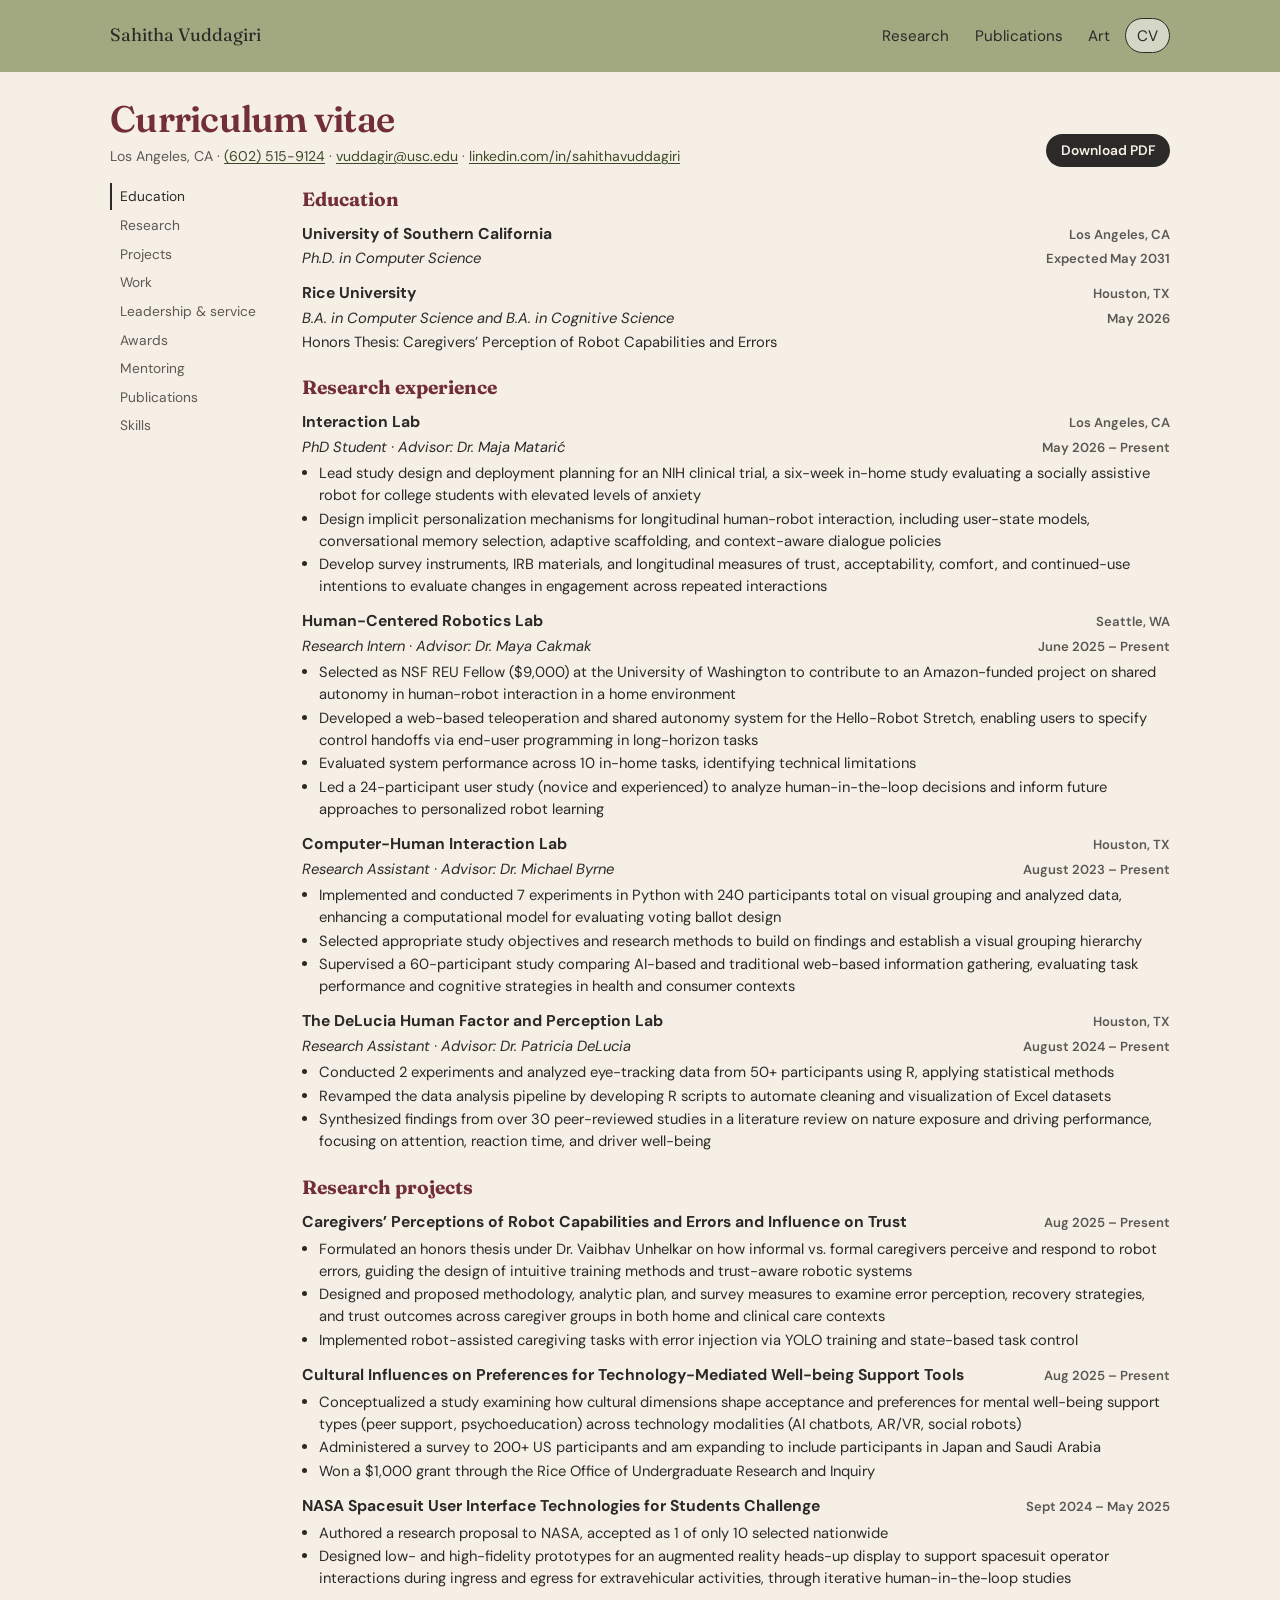
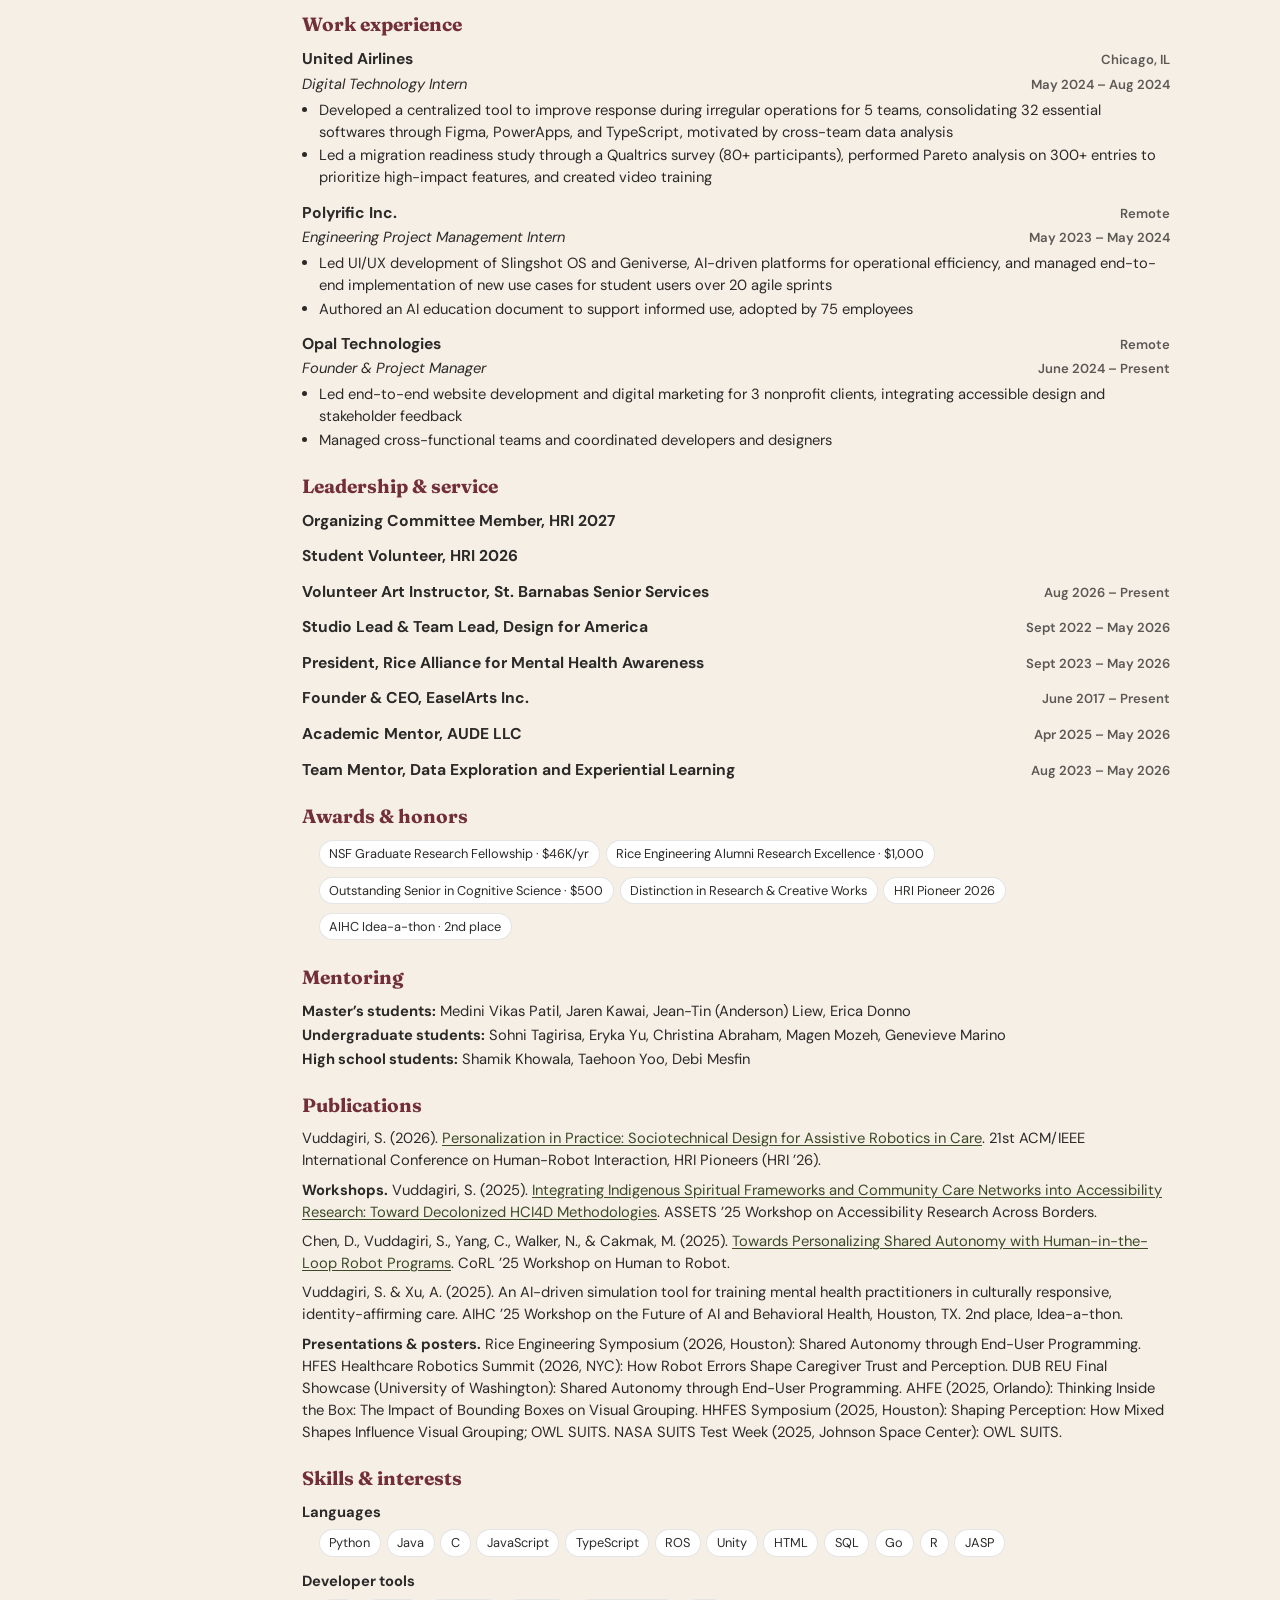
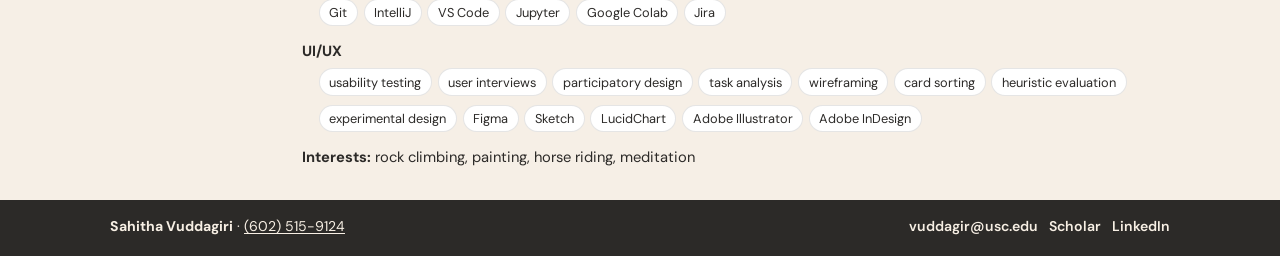
==== cv.html @ d135e47e "Add personal website" ====
<!DOCTYPE html>
<html lang="en">
<head>
  <meta charset="utf-8">
  <meta name="viewport" content="width=device-width, initial-scale=1">
  <meta http-equiv="Cache-Control" content="no-cache">
  <title>CV — Sahitha Vuddagiri</title>
  <meta name="description" content="Curriculum vitae of Sahitha Vuddagiri.">
  <link rel="preconnect" href="https://fonts.googleapis.com">
  <link rel="preconnect" href="https://fonts.gstatic.com" crossorigin>
  <link href="https://fonts.googleapis.com/css2?family=Fraunces:ital,opsz,wght@0,9..144,500;0,9..144,600;1,9..144,500&family=DM+Sans:ital,opsz,wght@0,9..40,400;0,9..40,500;0,9..40,600;0,9..40,700;1,9..40,400&display=swap" rel="stylesheet">
  <link rel="stylesheet" href="css/styles.css?v=21">
</head>
<body>
  <div class="wash" aria-hidden="true"></div>

  <header class="site-header">
    <div class="header-inner">
      <a class="brand" href="index.html">Sahitha Vuddagiri</a>
      <nav class="site-nav" aria-label="Primary">
        <a href="projects.html">Research</a>
        <a href="publications.html">Publications</a>
        <a href="other.html">Art</a>
        <a class="cv-link" href="cv.html" aria-current="page">CV</a>
      </nav>
    </div>
  </header>

  <main class="page">
    <div class="wrap">
      <div class="page-head">
        <div>
          <h1 class="page-title">Curriculum vitae</h1>
          <p class="cv-contact">
            Los Angeles, CA
            · <a href="tel:+16025159124">(602) 515-9124</a>
            · <a href="mailto:vuddagir@usc.edu">vuddagir@usc.edu</a>
            · <a href="https://www.linkedin.com/in/sahithavuddagiri">linkedin.com/in/sahithavuddagiri</a>
          </p>
        </div>
        <a class="btn" href="https://drive.google.com/file/d/1cHShAM0dE1mk5HCzjMepTIqINCr3Oh2k/view?usp=sharing" target="_blank" rel="noopener">Download PDF</a>
      </div>

      <div class="cv-layout">
        <nav class="toc" aria-label="CV sections">
          <a href="#education">Education</a>
          <a href="#research">Research</a>
          <a href="#projects">Projects</a>
          <a href="#work">Work</a>
          <a href="#service">Leadership &amp; service</a>
          <a href="#awards">Awards</a>
          <a href="#mentoring">Mentoring</a>
          <a href="#pubs">Publications</a>
          <a href="#skills">Skills</a>
        </nav>

        <div class="cv">
          <h2 id="education">Education</h2>
          <article>
            <div class="cv-top">
              <h3>University of Southern California</h3>
              <span class="place">Los Angeles, CA</span>
            </div>
            <div class="cv-sub">
              <p>Ph.D. in Computer Science</p>
              <span class="when">Expected May 2031</span>
            </div>
          </article>
          <article>
            <div class="cv-top">
              <h3>Rice University</h3>
              <span class="place">Houston, TX</span>
            </div>
            <div class="cv-sub">
              <p>B.A. in Computer Science and B.A. in Cognitive Science</p>
              <span class="when">May 2026</span>
            </div>
            <p>Honors Thesis: Caregivers’ Perception of Robot Capabilities and Errors</p>
          </article>

          <h2 id="research">Research experience</h2>
          <article>
            <div class="cv-top">
              <h3>Interaction Lab</h3>
              <span class="place">Los Angeles, CA</span>
            </div>
            <div class="cv-sub">
              <p>PhD Student · Advisor: Dr. Maja Matarić</p>
              <span class="when">May 2026 – Present</span>
            </div>
            <ul>
              <li>Lead study design and deployment planning for an NIH clinical trial, a six-week in-home study evaluating a socially assistive robot for college students with elevated levels of anxiety</li>
              <li>Design implicit personalization mechanisms for longitudinal human-robot interaction, including user-state models, conversational memory selection, adaptive scaffolding, and context-aware dialogue policies</li>
              <li>Develop survey instruments, IRB materials, and longitudinal measures of trust, acceptability, comfort, and continued-use intentions to evaluate changes in engagement across repeated interactions</li>
            </ul>
          </article>
          <article>
            <div class="cv-top">
              <h3>Human-Centered Robotics Lab</h3>
              <span class="place">Seattle, WA</span>
            </div>
            <div class="cv-sub">
              <p>Research Intern · Advisor: Dr. Maya Cakmak</p>
              <span class="when">June 2025 – Present</span>
            </div>
            <ul>
              <li>Selected as NSF REU Fellow ($9,000) at the University of Washington to contribute to an Amazon-funded project on shared autonomy in human-robot interaction in a home environment</li>
              <li>Developed a web-based teleoperation and shared autonomy system for the Hello-Robot Stretch, enabling users to specify control handoffs via end-user programming in long-horizon tasks</li>
              <li>Evaluated system performance across 10 in-home tasks, identifying technical limitations</li>
              <li>Led a 24-participant user study (novice and experienced) to analyze human-in-the-loop decisions and inform future approaches to personalized robot learning</li>
            </ul>
          </article>
          <article>
            <div class="cv-top">
              <h3>Computer-Human Interaction Lab</h3>
              <span class="place">Houston, TX</span>
            </div>
            <div class="cv-sub">
              <p>Research Assistant · Advisor: Dr. Michael Byrne</p>
              <span class="when">August 2023 – Present</span>
            </div>
            <ul>
              <li>Implemented and conducted 7 experiments in Python with 240 participants total on visual grouping and analyzed data, enhancing a computational model for evaluating voting ballot design</li>
              <li>Selected appropriate study objectives and research methods to build on findings and establish a visual grouping hierarchy</li>
              <li>Supervised a 60-participant study comparing AI-based and traditional web-based information gathering, evaluating task performance and cognitive strategies in health and consumer contexts</li>
            </ul>
          </article>
          <article>
            <div class="cv-top">
              <h3>The DeLucia Human Factor and Perception Lab</h3>
              <span class="place">Houston, TX</span>
            </div>
            <div class="cv-sub">
              <p>Research Assistant · Advisor: Dr. Patricia DeLucia</p>
              <span class="when">August 2024 – Present</span>
            </div>
            <ul>
              <li>Conducted 2 experiments and analyzed eye-tracking data from 50+ participants using R, applying statistical methods</li>
              <li>Revamped the data analysis pipeline by developing R scripts to automate cleaning and visualization of Excel datasets</li>
              <li>Synthesized findings from over 30 peer-reviewed studies in a literature review on nature exposure and driving performance, focusing on attention, reaction time, and driver well-being</li>
            </ul>
          </article>

          <h2 id="projects">Research projects</h2>
          <article>
            <div class="cv-top">
              <h3>Caregivers’ Perceptions of Robot Capabilities and Errors and Influence on Trust</h3>
              <span class="when">Aug 2025 – Present</span>
            </div>
            <ul>
              <li>Formulated an honors thesis under Dr. Vaibhav Unhelkar on how informal vs. formal caregivers perceive and respond to robot errors, guiding the design of intuitive training methods and trust-aware robotic systems</li>
              <li>Designed and proposed methodology, analytic plan, and survey measures to examine error perception, recovery strategies, and trust outcomes across caregiver groups in both home and clinical care contexts</li>
              <li>Implemented robot-assisted caregiving tasks with error injection via YOLO training and state-based task control</li>
            </ul>
          </article>
          <article>
            <div class="cv-top">
              <h3>Cultural Influences on Preferences for Technology-Mediated Well-being Support Tools</h3>
              <span class="when">Aug 2025 – Present</span>
            </div>
            <ul>
              <li>Conceptualized a study examining how cultural dimensions shape acceptance and preferences for mental well-being support types (peer support, psychoeducation) across technology modalities (AI chatbots, AR/VR, social robots)</li>
              <li>Administered a survey to 200+ US participants and am expanding to include participants in Japan and Saudi Arabia</li>
              <li>Won a $1,000 grant through the Rice Office of Undergraduate Research and Inquiry</li>
            </ul>
          </article>
          <article>
            <div class="cv-top">
              <h3>NASA Spacesuit User Interface Technologies for Students Challenge</h3>
              <span class="when">Sept 2024 – May 2025</span>
            </div>
            <ul>
              <li>Authored a research proposal to NASA, accepted as 1 of only 10 selected nationwide</li>
              <li>Designed low- and high-fidelity prototypes for an augmented reality heads-up display to support spacesuit operator interactions during ingress and egress for extravehicular activities, through iterative human-in-the-loop studies</li>
            </ul>
          </article>

          <h2 id="work">Work experience</h2>
          <article>
            <div class="cv-top">
              <h3>United Airlines</h3>
              <span class="place">Chicago, IL</span>
            </div>
            <div class="cv-sub">
              <p>Digital Technology Intern</p>
              <span class="when">May 2024 – Aug 2024</span>
            </div>
            <ul>
              <li>Developed a centralized tool to improve response during irregular operations for 5 teams, consolidating 32 essential softwares through Figma, PowerApps, and TypeScript, motivated by cross-team data analysis</li>
              <li>Led a migration readiness study through a Qualtrics survey (80+ participants), performed Pareto analysis on 300+ entries to prioritize high-impact features, and created video training</li>
            </ul>
          </article>
          <article>
            <div class="cv-top">
              <h3>Polyrific Inc.</h3>
              <span class="place">Remote</span>
            </div>
            <div class="cv-sub">
              <p>Engineering Project Management Intern</p>
              <span class="when">May 2023 – May 2024</span>
            </div>
            <ul>
              <li>Led UI/UX development of Slingshot OS and Geniverse, AI-driven platforms for operational efficiency, and managed end-to-end implementation of new use cases for student users over 20 agile sprints</li>
              <li>Authored an AI education document to support informed use, adopted by 75 employees</li>
            </ul>
          </article>
          <article>
            <div class="cv-top">
              <h3>Opal Technologies</h3>
              <span class="place">Remote</span>
            </div>
            <div class="cv-sub">
              <p>Founder &amp; Project Manager</p>
              <span class="when">June 2024 – Present</span>
            </div>
            <ul>
              <li>Led end-to-end website development and digital marketing for 3 nonprofit clients, integrating accessible design and stakeholder feedback</li>
              <li>Managed cross-functional teams and coordinated developers and designers</li>
            </ul>
          </article>

          <h2 id="service">Leadership &amp; service</h2>
          <article>
            <div class="cv-top"><h3>Organizing Committee Member, HRI 2027</h3></div>
          </article>
          <article>
            <div class="cv-top"><h3>Student Volunteer, HRI 2026</h3></div>
          </article>
          <article>
            <div class="cv-top"><h3>Volunteer Art Instructor, St. Barnabas Senior Services</h3><span class="when">Aug 2026 – Present</span></div>
          </article>
          <article>
            <div class="cv-top"><h3>Studio Lead &amp; Team Lead, Design for America</h3><span class="when">Sept 2022 – May 2026</span></div>
          </article>
          <article>
            <div class="cv-top"><h3>President, Rice Alliance for Mental Health Awareness</h3><span class="when">Sept 2023 – May 2026</span></div>
          </article>
          <article>
            <div class="cv-top"><h3>Founder &amp; CEO, EaselArts Inc.</h3><span class="when">June 2017 – Present</span></div>
          </article>
          <article>
            <div class="cv-top"><h3>Academic Mentor, AUDE LLC</h3><span class="when">Apr 2025 – May 2026</span></div>
          </article>
          <article>
            <div class="cv-top"><h3>Team Mentor, Data Exploration and Experiential Learning</h3><span class="when">Aug 2023 – May 2026</span></div>
          </article>

          <h2 id="awards">Awards &amp; honors</h2>
          <ul class="chips" style="justify-content: flex-start; margin-top: 0">
            <li><span>NSF Graduate Research Fellowship · $46K/yr</span></li>
            <li><span>Rice Engineering Alumni Research Excellence · $1,000</span></li>
            <li><span>Outstanding Senior in Cognitive Science · $500</span></li>
            <li><span>Distinction in Research &amp; Creative Works</span></li>
            <li><span>HRI Pioneer 2026</span></li>
            <li><span>AIHC Idea-a-thon · 2nd place</span></li>
          </ul>

          <h2 id="mentoring">Mentoring</h2>
          <article>
            <p><strong>Master’s students:</strong> Medini Vikas Patil, Jaren Kawai, Jean-Tin (Anderson) Liew, Erica Donno</p>
            <p><strong>Undergraduate students:</strong> Sohni Tagirisa, Eryka Yu, Christina Abraham, Magen Mozeh, Genevieve Marino</p>
            <p><strong>High school students:</strong> Shamik Khowala, Taehoon Yoo, Debi Mesfin</p>
          </article>

          <h2 id="pubs">Publications</h2>
          <div class="cv-pubs">
            <p>Vuddagiri, S. (2026). <a href="https://dl.acm.org/doi/10.1145/3776734.3794635">Personalization in Practice: Sociotechnical Design for Assistive Robotics in Care</a>. 21st ACM/IEEE International Conference on Human-Robot Interaction, HRI Pioneers (HRI ’26).</p>
            <p><strong>Workshops.</strong> Vuddagiri, S. (2025). <a href="https://drive.google.com/file/d/1oQYDAG7telfB0af0z4V7nSs2uot5_-4V/view">Integrating Indigenous Spiritual Frameworks and Community Care Networks into Accessibility Research: Toward Decolonized HCI4D Methodologies</a>. ASSETS ’25 Workshop on Accessibility Research Across Borders.</p>
            <p>Chen, D., Vuddagiri, S., Yang, C., Walker, N., &amp; Cakmak, M. (2025). <a href="https://openreview.net/pdf?id=3ms6BnhOQh">Towards Personalizing Shared Autonomy with Human-in-the-Loop Robot Programs</a>. CoRL ’25 Workshop on Human to Robot.</p>
            <p>Vuddagiri, S. &amp; Xu, A. (2025). An AI-driven simulation tool for training mental health practitioners in culturally responsive, identity-affirming care. AIHC ’25 Workshop on the Future of AI and Behavioral Health, Houston, TX. 2nd place, Idea-a-thon.</p>
            <p><strong>Presentations &amp; posters.</strong> Rice Engineering Symposium (2026, Houston): Shared Autonomy through End-User Programming. HFES Healthcare Robotics Summit (2026, NYC): How Robot Errors Shape Caregiver Trust and Perception. DUB REU Final Showcase (University of Washington): Shared Autonomy through End-User Programming. AHFE (2025, Orlando): Thinking Inside the Box: The Impact of Bounding Boxes on Visual Grouping. HHFES Symposium (2025, Houston): Shaping Perception: How Mixed Shapes Influence Visual Grouping; OWL SUITS. NASA SUITS Test Week (2025, Johnson Space Center): OWL SUITS.</p>
          </div>

          <h2 id="skills">Skills &amp; interests</h2>
          <article>
            <p><strong>Languages</strong></p>
            <ul class="chips" style="justify-content: flex-start; margin-top: 0.3rem">
              <li><span>Python</span></li><li><span>Java</span></li><li><span>C</span></li><li><span>JavaScript</span></li><li><span>TypeScript</span></li><li><span>ROS</span></li><li><span>Unity</span></li><li><span>HTML</span></li><li><span>SQL</span></li><li><span>Go</span></li><li><span>R</span></li><li><span>JASP</span></li>
            </ul>
          </article>
          <article>
            <p><strong>Developer tools</strong></p>
            <ul class="chips" style="justify-content: flex-start; margin-top: 0.3rem">
              <li><span>Git</span></li><li><span>IntelliJ</span></li><li><span>VS Code</span></li><li><span>Jupyter</span></li><li><span>Google Colab</span></li><li><span>Jira</span></li>
            </ul>
          </article>
          <article>
            <p><strong>UI/UX</strong></p>
            <ul class="chips" style="justify-content: flex-start; margin-top: 0.3rem">
              <li><span>usability testing</span></li><li><span>user interviews</span></li><li><span>participatory design</span></li><li><span>task analysis</span></li><li><span>wireframing</span></li><li><span>card sorting</span></li><li><span>heuristic evaluation</span></li><li><span>experimental design</span></li><li><span>Figma</span></li><li><span>Sketch</span></li><li><span>LucidChart</span></li><li><span>Adobe Illustrator</span></li><li><span>Adobe InDesign</span></li>
            </ul>
          </article>
          <article>
            <p><strong>Interests:</strong> rock climbing, painting, horse riding, meditation</p>
          </article>
        </div>
      </div>
    </div>
  </main>

  <footer class="site-footer" id="contact">
    <div class="footer-inner">
      <p><strong>Sahitha Vuddagiri</strong> · <a href="tel:+16025159124">(602) 515-9124</a></p>
      <ul class="footer-links">
        <li><a href="mailto:vuddagir@usc.edu">vuddagir@usc.edu</a></li>
        <li><a href="https://scholar.google.com/scholar?q=Sahitha+Vuddagiri">Scholar</a></li>
        <li><a href="https://www.linkedin.com/in/sahithavuddagiri">LinkedIn</a></li>
      </ul>
    </div>
  </footer>

  <script src="js/site.js?v=21"></script>
</body>
</html>
---- css/styles.css ----
:root {
  --paper: #f6efe6;
  --ink: #2c2a28;
  --muted: #5c5854;
  --coral: #3c4a28;
  --wine: #722f3a;
  --sage: #a2a880;
  --sage-wash: #a2a880;
  --panel: #d2d7bf;
  --coral-wash: #d2d7bf;
  --line: rgba(44, 42, 40, 0.12);
  --serif: "Fraunces", "Iowan Old Style", Georgia, serif;
  --sans: "DM Sans", "Segoe UI", Helvetica, Arial, sans-serif;
  --max: 1100px;
  --mx: 0.5;
  --my: 0.5;
}

* { box-sizing: border-box; }
html { scroll-behavior: smooth; }

body {
  margin: 0;
  min-height: 100vh;
  display: flex;
  flex-direction: column;
  background: var(--paper);
  color: var(--ink);
  font-family: var(--sans);
  font-size: 1.02rem;
  line-height: 1.5;
}

main {
  flex: 1 0 auto;
  background: var(--paper);
}

a { color: var(--coral); text-underline-offset: 0.14em; }
a:hover { color: var(--ink); }
:focus-visible { outline: 2px solid var(--coral); outline-offset: 3px; }

.wrap {
  max-width: var(--max);
  margin: 0 auto;
  padding: 0 1.25rem;
}

/* ---------- painted paper, not a gradient blob ---------- */

.wash { display: none; }

/* ---------- header ---------- */

.site-header {
  position: sticky;
  top: 0;
  z-index: 40;
  background: var(--sage);
}

.header-inner {
  max-width: var(--max);
  margin: 0 auto;
  padding: 1.15rem 1.25rem;
  display: flex;
  align-items: center;
  justify-content: space-between;
  gap: 1rem;
}

.brand {
  font-family: var(--serif);
  color: var(--ink);
  text-decoration: none;
  font-size: 1.12rem;
}

.brand:hover { color: var(--ink); }

.site-nav { display: flex; align-items: center; gap: 0.2rem; }

.site-nav a {
  color: var(--ink);
  text-decoration: none;
  font-size: 0.95rem;
  padding: 0.32rem 0.7rem;
  border-radius: 999px;
}

.site-nav a:hover,
.site-nav a[aria-current="page"] { background: rgba(255, 255, 255, 0.55); color: var(--ink); }

.cv-link { border: 1.4px solid var(--ink); }
.cv-link[aria-current="page"] { background: var(--ink); color: var(--paper); }

/* ---------- hero ---------- */

.hero {
  display: grid;
  grid-template-columns: minmax(220px, 300px) minmax(0, 1fr);
  gap: 1.2rem 2rem;
  align-items: start;
  width: min(1280px, calc(100% - 1.5rem));
  max-width: none;
  padding: 1.6rem 1.25rem 1.4rem;
}

.portrait { margin: 0; }

.portrait-frame {
  padding: 8px;
  background: var(--wine);
}

.portrait img {
  display: block;
  width: 100%;
  height: auto;
  aspect-ratio: 946 / 1200;
}

.portrait figcaption {
  display: flex;
  justify-content: center;
  gap: 0.85rem;
  margin-top: 0.5rem;
  font-size: 0.82rem;
}

.portrait figcaption a { text-decoration: none; }
.portrait figcaption a:hover { text-decoration: underline; }

.stamp {
  display: inline-block;
  margin: 0 0 0.45rem;
  padding: 0.15rem 0.5rem;
  border: 1.5px dashed #c42a68;
  color: #c42a68;
  font-size: 0.72rem;
  font-weight: 700;
  letter-spacing: 0.08em;
  text-transform: uppercase;
  transform: rotate(-1deg);
}

.intro h1 {
  margin: 0 0 0.45rem;
  font-family: var(--serif);
  font-weight: 600;
  font-size: clamp(2.1rem, 4vw, 3.1rem);
  line-height: 1.05;
  letter-spacing: -0.02em;
  color: var(--wine);
}

.intro p { margin: 0 0 0.85rem; }

.with {
  display: flex;
  flex-wrap: wrap;
  align-items: center;
  gap: 0.4rem;
  margin: 0;
  font-size: 0.88rem;
  color: var(--muted);
}

.with a {
  color: var(--ink);
  text-decoration: none;
  padding: 0.18rem 0.6rem;
  border-radius: 999px;
  background: #fff;
  border: 1px solid var(--line);
}

.with a:hover { background: #ffd9c4; }

/* overlapping research map */

.venn {
  position: relative;
  height: 250px;
  margin: 0;
}

.v {
  position: absolute;
  width: 158px;
  height: 158px;
  border: 0;
  border-radius: 50%;
  padding: 2.1rem 0.9rem 0;
  font: inherit;
  color: var(--ink);
  cursor: pointer;
  text-align: center;
  transition: transform 0.25s, box-shadow 0.25s, z-index 0s;
}

.v strong { display: block; font-family: var(--serif); font-size: 1.05rem; }
.v em {
  display: block;
  max-height: 0;
  overflow: hidden;
  margin-top: 0;
  font-size: 0.74rem;
  font-style: normal;
  line-height: 1.3;
  opacity: 0;
  transition: max-height 0.3s, opacity 0.3s, margin 0.3s;
}

.v:hover,
.v:focus-visible,
.v.is-on {
  z-index: 4;
  transform: scale(1.08);
  box-shadow: 0 12px 28px rgba(70, 30, 40, 0.18);
}

.v:hover em,
.v:focus-visible em,
.v.is-on em {
  max-height: 5rem;
  opacity: 1;
  margin-top: 0.35rem;
}

.v-hri { top: 0; left: 18px; background: rgba(255, 122, 89, 0.42); }
.v-acc { top: 0; right: 8px; background: rgba(232, 69, 126, 0.38); }
.v-care { bottom: 0; left: 62px; background: rgba(124, 77, 255, 0.34); }

.v-core {
  position: absolute;
  left: 50%;
  top: 46%;
  transform: translate(-50%, -50%);
  margin: 0;
  z-index: 5;
  font-family: var(--serif);
  font-size: 0.86rem;
  font-weight: 600;
  pointer-events: none;
  text-shadow: 0 0 10px var(--paper);
}

/* ---------- news as notes ---------- */

.board.wrap,
.easel.wrap {
  width: min(1380px, calc(100% - 1.5rem));
  max-width: none;
}

.board {
  margin: 0 auto 2rem;
  padding: 1.15rem 1.5rem 1.35rem;
  background: var(--panel);
  border-radius: 18px;
}

.board-bar {
  display: flex;
  align-items: baseline;
  justify-content: flex-start;
  gap: 0.85rem;
  margin-bottom: 0.7rem;
}

.board-bar h2 {
  margin: 0;
  font-family: var(--serif);
  font-weight: 600;
  font-size: 1.35rem;
  color: var(--wine);
}

.ghost {
  border: 0;
  background: transparent;
  font: inherit;
  font-size: 0.88rem;
  font-weight: 700;
  color: var(--coral);
  cursor: pointer;
  text-decoration: underline;
  text-underline-offset: 0.16em;
}

.notes {
  list-style: none;
  margin: 0;
  padding: 0;
  display: flex;
  flex-direction: column;
  gap: 0.35rem;
}

.note {
  margin: 0;
  display: grid;
  grid-template-columns: 6.4rem minmax(0, 1fr);
  gap: 0.8rem;
  align-items: baseline;
  padding: 0.28rem 0.15rem;
  background: transparent;
  border-top: 0;
  border-left: 0;
  box-shadow: none;
  transform: none;
}

.note time { font-size: 0.82rem; font-weight: 700; color: var(--muted); }
.note p { margin: 0; font-size: 0.95rem; line-height: 1.35; }

.award { --tab: var(--coral); --tilt: -1.2deg; }
.paper { --tab: var(--coral); --tilt: 1deg; }
.talk { --tab: var(--sage); --tilt: -0.6deg; }
.mile { --tab: var(--sage); --tilt: 1.4deg; }

.more { display: grid; grid-template-rows: 0fr; transition: grid-template-rows 0.4s ease; }
.more > div { overflow: hidden; }
.more.open { grid-template-rows: 1fr; margin-top: 0.7rem; }

/* ---------- project cards ---------- */

.cards {
  display: grid;
  flex: 1 1 auto;
  grid-template-columns: repeat(auto-fit, minmax(min(100%, 300px), 1fr));
  grid-auto-rows: minmax(230px, 1fr);
  gap: 1.35rem;
  align-items: stretch;
}

.card {
  position: relative;
  overflow: hidden;
  border-radius: 12px;
  background: #fffdf8;
  border: 1px solid var(--line);
  height: 100%;
  min-height: 230px;
}

.card-hit {
  position: relative;
  display: block;
  width: 100%;
  height: 100%;
  margin: 0;
  padding: 0;
  border: 0;
  background: #efe8df;
  cursor: pointer;
  color: inherit;
  text-align: left;
}

.card-hit img {
  display: block;
  width: 100%;
  height: 100%;
  object-fit: cover;
  object-position: center;
}

.card-overlay {
  position: absolute;
  inset: 0;
  display: flex;
  flex-direction: column;
  justify-content: flex-end;
  padding: 0.85rem 0.95rem 0.9rem;
  background: linear-gradient(to top, rgba(44, 42, 40, 0.86) 0%, rgba(44, 42, 40, 0.28) 46%, rgba(44, 42, 40, 0) 70%);
  color: #f6efe6;
  transition: background 0.2s ease;
}

.card:hover .card-overlay,
.card:focus-within .card-overlay {
  background: linear-gradient(to top, rgba(44, 42, 40, 0.94) 0%, rgba(44, 42, 40, 0.62) 58%, rgba(44, 42, 40, 0.22) 100%);
}

.card .kicker:empty { display: none; }

.card .kicker {
  margin: 0 0 0.2rem;
  font-size: 0.68rem;
  font-weight: 700;
  letter-spacing: 0.06em;
  text-transform: uppercase;
  color: #f0d2c4;
}

.card .card-title {
  display: block;
  font-family: var(--serif);
  font-weight: 600;
  font-size: 1.05rem;
  line-height: 1.25;
}

.card .blurb {
  display: block;
  margin: 0;
  max-height: 0;
  overflow: hidden;
  opacity: 0;
  font-size: 0.82rem;
  line-height: 1.4;
  transition: max-height 0.25s ease, opacity 0.25s ease, margin 0.25s ease;
}

.card:hover .blurb,
.card:focus-within .blurb {
  max-height: 6.4rem;
  opacity: 1;
  margin-top: 0.4rem;
}

.card:hover { box-shadow: 0 10px 24px rgba(44, 42, 40, 0.12); }

.project-pop {
  position: relative;
  width: min(680px, calc(100vw - 2rem));
  max-height: min(86vh, 760px);
  overflow: auto;
  border: 0;
  border-radius: 16px;
  padding: 1.15rem 1.3rem 1.4rem;
  background: var(--paper);
  color: var(--ink);
}

.project-pop::backdrop { background: rgba(44, 42, 40, 0.72); }

.project-pop img {
  display: block;
  width: auto;
  max-width: 100%;
  height: auto;
  max-height: min(68vh, 560px);
  margin: 0 auto 0.85rem;
  object-fit: contain;
  border-radius: 8px;
}

.project-pop .kicker {
  margin: 0 0 0.25rem;
  font-size: 0.72rem;
  font-weight: 700;
  letter-spacing: 0.06em;
  text-transform: uppercase;
  color: #5c6144;
}

.project-pop h2 {
  margin: 0 0 0.55rem;
  font-family: var(--serif);
  font-weight: 600;
  font-size: 1.45rem;
  line-height: 1.2;
  color: var(--wine);
}

.project-pop .blurb {
  margin: 0;
  font-size: 1rem;
  line-height: 1.5;
}

.project-pop .lightbox-close {
  top: 0.55rem;
  right: 0.55rem;
}

/* ---------- art wall ---------- */

.art-intro { padding: 1.3rem 1.25rem 0.2rem; }
.life-line {
  margin: 0 0 0.7rem;
  font-size: 1.22rem;
  line-height: 1.45;
  color: var(--coral);
}
.art-heading {
  display: flex;
  align-items: center;
  gap: 0.45rem;
}
.art-intro h1 {
  margin: 0;
  font-family: var(--serif);
  font-weight: 600;
  font-size: clamp(1.8rem, 3vw, 2.3rem);
  color: var(--wine);
}

.site-icon {
  display: inline-flex;
  align-items: center;
  justify-content: center;
  width: 1.85rem;
  height: 1.85rem;
  color: var(--wine);
  text-decoration: none;
}
.site-icon:hover { color: var(--ink); }
.site-icon svg { display: block; width: 1.35rem; height: 1.35rem; }

.wall {
  position: relative;
  max-width: 1040px;
  margin: 0 auto;
  display: grid;
  grid-template-columns: repeat(4, minmax(0, 1fr));
  align-items: start;
  padding: 0.4rem 1.1rem 1.2rem;
}

.piece { width: 100%; }

.wall-note {
  position: absolute;
  top: 0.6rem;
  left: 50%;
  transform: translateX(-50%) rotate(-2deg);
  z-index: 6;
  margin: 0;
  padding: 0.2rem 0.55rem;
  background: #fff8c8;
  box-shadow: 0 4px 10px rgba(70, 30, 40, 0.12);
  font-size: 0.78rem;
  font-weight: 600;
}

.piece {
  margin: 0;
  padding: 0;
  overflow: hidden;
  background: transparent;
  box-shadow: 0 14px 30px rgba(70, 30, 40, 0.18);
  transition: box-shadow 0.2s;
  touch-action: none;
  user-select: none;
  cursor: grab;
}

.piece.grab { cursor: grabbing; box-shadow: 0 26px 40px rgba(70, 30, 40, 0.28); }

.piece .zoom { width: auto; max-width: 100%; height: auto; }
.piece img {
  display: block;
  width: auto;
  max-width: 100%;
  max-height: 230px;
  height: auto;
  object-fit: contain;
  pointer-events: none;
}

.piece { width: auto; max-width: 100%; justify-self: center; }
.piece-h { grid-column: 1; grid-row: 1; transform: rotate(-7deg); z-index: 2; }
.piece-f { grid-column: 2; grid-row: 1; transform: rotate(4deg); margin-top: 1.15rem; margin-left: -0.7rem; z-index: 3; }
.piece-a { grid-column: 3; grid-row: 1; transform: rotate(-3deg); margin-left: -0.45rem; z-index: 2; }
.piece-g { grid-column: 4; grid-row: 1; transform: rotate(6deg); margin-top: 0.7rem; margin-left: -0.8rem; z-index: 1; }
.piece-b { grid-column: 1; grid-row: 2; transform: rotate(8deg); margin-top: -2.6rem; z-index: 4; }
.piece-e { grid-column: 2; grid-row: 2; transform: rotate(-5deg); margin-top: -1.7rem; margin-left: -0.5rem; z-index: 3; }
.piece-c { grid-column: 3; grid-row: 2; transform: rotate(3.5deg); margin-top: -2.3rem; z-index: 4; }
.piece-d { grid-column: 4; grid-row: 2; transform: rotate(-6.5deg); margin-top: -1.15rem; margin-left: -0.6rem; z-index: 2; }

.easel {
  display: grid;
  grid-template-columns: minmax(0, 1fr) minmax(150px, 220px);
  gap: 1.2rem;
  align-items: stretch;
  margin: 0 auto 2rem;
  padding: 1.25rem 1.5rem 1.4rem;
  background: var(--panel);
  border-radius: 18px;
}

.big {
  margin: 0;
  font-family: var(--serif);
  font-size: 3.2rem;
  line-height: 0.9;
  color: #c42a68;
}

.easel-stat p:last-child {
  margin: 0.35rem 0 0;
  font-size: 0.82rem;
  color: var(--muted);
}

.easel-copy h2 {
  display: flex;
  align-items: center;
  gap: 0.35rem;
  margin: 0 0 0.45rem;
  font-family: var(--serif);
  font-weight: 600;
  font-size: 1.35rem;
  color: var(--wine);
}
.easel-copy { font-size: 0.86rem; color: var(--ink); }
.easel-copy p { margin: 0 0 0.45rem; }
.tiny { font-size: 0.75rem; color: var(--muted); }

.studies {
  list-style: none;
  margin: 0;
  padding: 0;
  font-size: 0.8rem;
  font-weight: 600;
}

.studies li + li { margin-top: 0.2rem; }
.studies li::before { content: "→ "; color: var(--coral); }

.photo-stack {
  display: flex;
  flex-direction: column;
  gap: 0.5rem;
  height: 100%;
  min-height: 0;
}
.photo-stack .zoom {
  flex: 1 1 0;
  min-height: 0;
  overflow: hidden;
}
.photo-stack img {
  display: block;
  width: 100%;
  height: 100%;
  object-fit: cover;
  box-shadow: 0 8px 18px rgba(44, 42, 40, 0.14);
}

.zoom {
  display: block;
  width: 100%;
  margin: 0;
  padding: 0;
  border: 0;
  background: transparent;
  cursor: zoom-in;
}

/* ---------- publications ---------- */

.page {
  display: flex;
  flex-direction: column;
  padding: 1.2rem 0 1.25rem;
}
.page > .wrap {
  flex: 1 1 auto;
  display: flex;
  flex-direction: column;
}

.page-head {
  display: flex;
  flex-wrap: wrap;
  align-items: end;
  justify-content: space-between;
  gap: 0.8rem 1.4rem;
  margin-bottom: 1rem;
}

.page-title {
  margin: 0;
  font-family: var(--serif);
  font-weight: 600;
  font-size: clamp(1.8rem, 3vw, 2.3rem);
  letter-spacing: -0.02em;
  color: var(--wine);
}

.page-head p { margin: 0; color: var(--muted); }

.filters { display: flex; flex-wrap: wrap; gap: 0.35rem; }

.filters button {
  padding: 0.32rem 0.75rem;
  border: 1px solid var(--line);
  border-radius: 999px;
  background: #fff;
  font: inherit;
  font-size: 0.84rem;
  font-weight: 600;
  cursor: pointer;
}

.filters button[aria-pressed="true"] { background: var(--ink); color: var(--paper); border-color: var(--ink); }

.pub-group { margin: 0 0 1.1rem; }

.pub-group h2 {
  margin: 0 0 0.15rem;
  font-family: var(--serif);
  font-size: 1.15rem;
  color: var(--wine);
}

.pub-row {
  display: grid;
  grid-template-columns: 3.2rem minmax(0, 1fr);
  gap: 0.8rem;
  padding: 0.55rem 0;
  border-bottom: 1px dashed var(--line);
}

.pub-row .year { font-family: var(--serif); font-weight: 600; color: var(--muted); }
.pub-row h3 { margin: 0 0 0.1rem; font-family: var(--serif); font-size: 1.02rem; line-height: 1.3; }
.pub-row p { margin: 0; font-size: 0.86rem; }
.authors { color: #4f3d45; }
.venue { color: var(--muted); }

.badge {
  display: inline-block;
  margin-left: 0.3rem;
  padding: 0.02rem 0.45rem;
  border-radius: 999px;
  background: var(--coral-wash);
  font-size: 0.68rem;
  font-weight: 700;
}

/* ---------- cv ---------- */

.cv-layout { display: grid; grid-template-columns: 160px minmax(0, 1fr); gap: 2rem; }
.toc { position: sticky; top: 4.4rem; align-self: start; display: grid; gap: 0.1rem; font-size: 0.86rem; }
.toc a { color: var(--muted); text-decoration: none; padding: 0.2rem 0.5rem; border-left: 2px solid transparent; }
.toc a:hover, .toc a.active { color: var(--ink); border-color: var(--ink); }
.cv-contact { margin: 0.25rem 0 0; font-size: 0.88rem; color: var(--muted); }

.cv h2 {
  margin: 1.3rem 0 0.5rem;
  font-family: var(--serif);
  font-size: 1.2rem;
  color: var(--wine);
  scroll-margin-top: 4.6rem;
}

.cv h2:first-of-type { margin-top: 0.1rem; }
.cv article { margin: 0 0 0.75rem; }
.cv h3 { margin: 0; font-size: 0.98rem; }
.cv-top, .cv-sub { display: flex; justify-content: space-between; gap: 1rem; align-items: baseline; }
.cv-sub { font-style: italic; font-size: 0.92rem; }
.cv .place, .cv .when { font-style: normal; font-weight: 600; font-size: 0.82rem; color: var(--muted); white-space: nowrap; }
.cv ul { margin: 0.25rem 0 0; padding-left: 1.05rem; font-size: 0.92rem; }
.cv li { margin: 0.1rem 0; }
.cv p { margin: 0.12rem 0 0; font-size: 0.92rem; }
.cv-pubs p { margin: 0 0 0.45rem; }

.btn {
  display: inline-flex;
  align-items: center;
  padding: 0.4rem 0.9rem;
  border: 0;
  border-radius: 999px;
  background: var(--ink);
  color: var(--paper);
  text-decoration: none;
  font: inherit;
  font-size: 0.86rem;
  font-weight: 600;
  cursor: pointer;
}

.btn:hover { background: #4a3038; color: var(--paper); }

.chips {
  list-style: none;
  margin: 0;
  padding: 0;
  display: flex;
  flex-wrap: wrap;
  gap: 0.35rem;
}

.chips span {
  display: inline-block;
  padding: 0.2rem 0.6rem;
  border-radius: 999px;
  background: #fff;
  border: 1px solid var(--line);
  font-size: 0.8rem;
}

/* ---------- lightbox / footer ---------- */

.lightbox {
  width: auto;
  max-width: calc(100vw - 2rem);
  max-height: calc(100vh - 2rem);
  padding: 0;
  border: 0;
  background: transparent;
  overflow: visible;
}
.lightbox::backdrop { background: rgba(20, 10, 14, 0.88); }
.lightbox img {
  display: block;
  width: auto;
  height: auto;
  max-width: min(92vw, 1200px);
  max-height: 90vh;
  object-fit: contain;
}

.lightbox-close {
  position: absolute;
  top: -0.2rem;
  right: -0.2rem;
  width: 2.1rem;
  height: 2.1rem;
  border: 0;
  border-radius: 50%;
  background: #fff;
  cursor: pointer;
  font-size: 1.3rem;
}

.site-footer {
  flex-shrink: 0;
  margin-top: auto;
  background: var(--ink);
  color: #f7efe4;
}
.footer-inner {
  max-width: var(--max);
  margin: 0 auto;
  padding: 0.9rem 1.25rem 1.05rem;
  display: flex;
  flex-wrap: wrap;
  align-items: center;
  justify-content: space-between;
  gap: 0.6rem 1.2rem;
}
.footer-inner p { margin: 0; font-size: 0.88rem; }
.footer-inner a { color: inherit; }
.footer-links { list-style: none; margin: 0; padding: 0; display: flex; flex-wrap: wrap; gap: 0.7rem; }
.footer-links a { color: #f7efe4; text-decoration: none; font-weight: 600; font-size: 0.88rem; }
.footer-links a:hover { color: #fff; }

@media print {
  .site-header, .site-footer, .wash, .toc, .btn { display: none !important; }
  body { background: #fff; }
  .cv-layout { display: block; }
}

@media (prefers-reduced-motion: reduce) {
  *, *::before, *::after { animation: none !important; transition: none !important; }
}

@media (max-width: 900px) {
  .hero { grid-template-columns: 1fr; }
  .portrait { max-width: 280px; margin: 0 auto; }
  .venn { height: 230px; max-width: 300px; }
  .notes { display: flex; }
  .easel { grid-template-columns: 1fr; }
  .photo-stack { height: auto; }
  .photo-stack .zoom { flex: none; height: auto; }
  .photo-stack img { height: 160px; }
  .cv-layout { grid-template-columns: 1fr; }
  .toc { position: static; display: flex; flex-wrap: wrap; }
}

@media (max-width: 800px) {
  .header-inner { flex-wrap: wrap; }
  .note { grid-template-columns: 1fr; gap: 0.1rem; }
  .wall { grid-template-columns: 1fr 1fr; gap: 1rem; }
  .piece,
  .piece-a, .piece-b, .piece-c, .piece-d,
  .piece-e, .piece-f, .piece-g, .piece-h {
    grid-column: auto;
    grid-row: auto;
    width: 100%;
    margin: 0;
    transform: none;
    touch-action: auto;
    cursor: zoom-in;
  }
  .piece-g { grid-column: 1 / -1; }
  .photo-stack { flex-direction: column; }
  .cv-top, .cv-sub { flex-direction: column; gap: 0.05rem; }
  .cv .place, .cv .when { white-space: normal; }
}
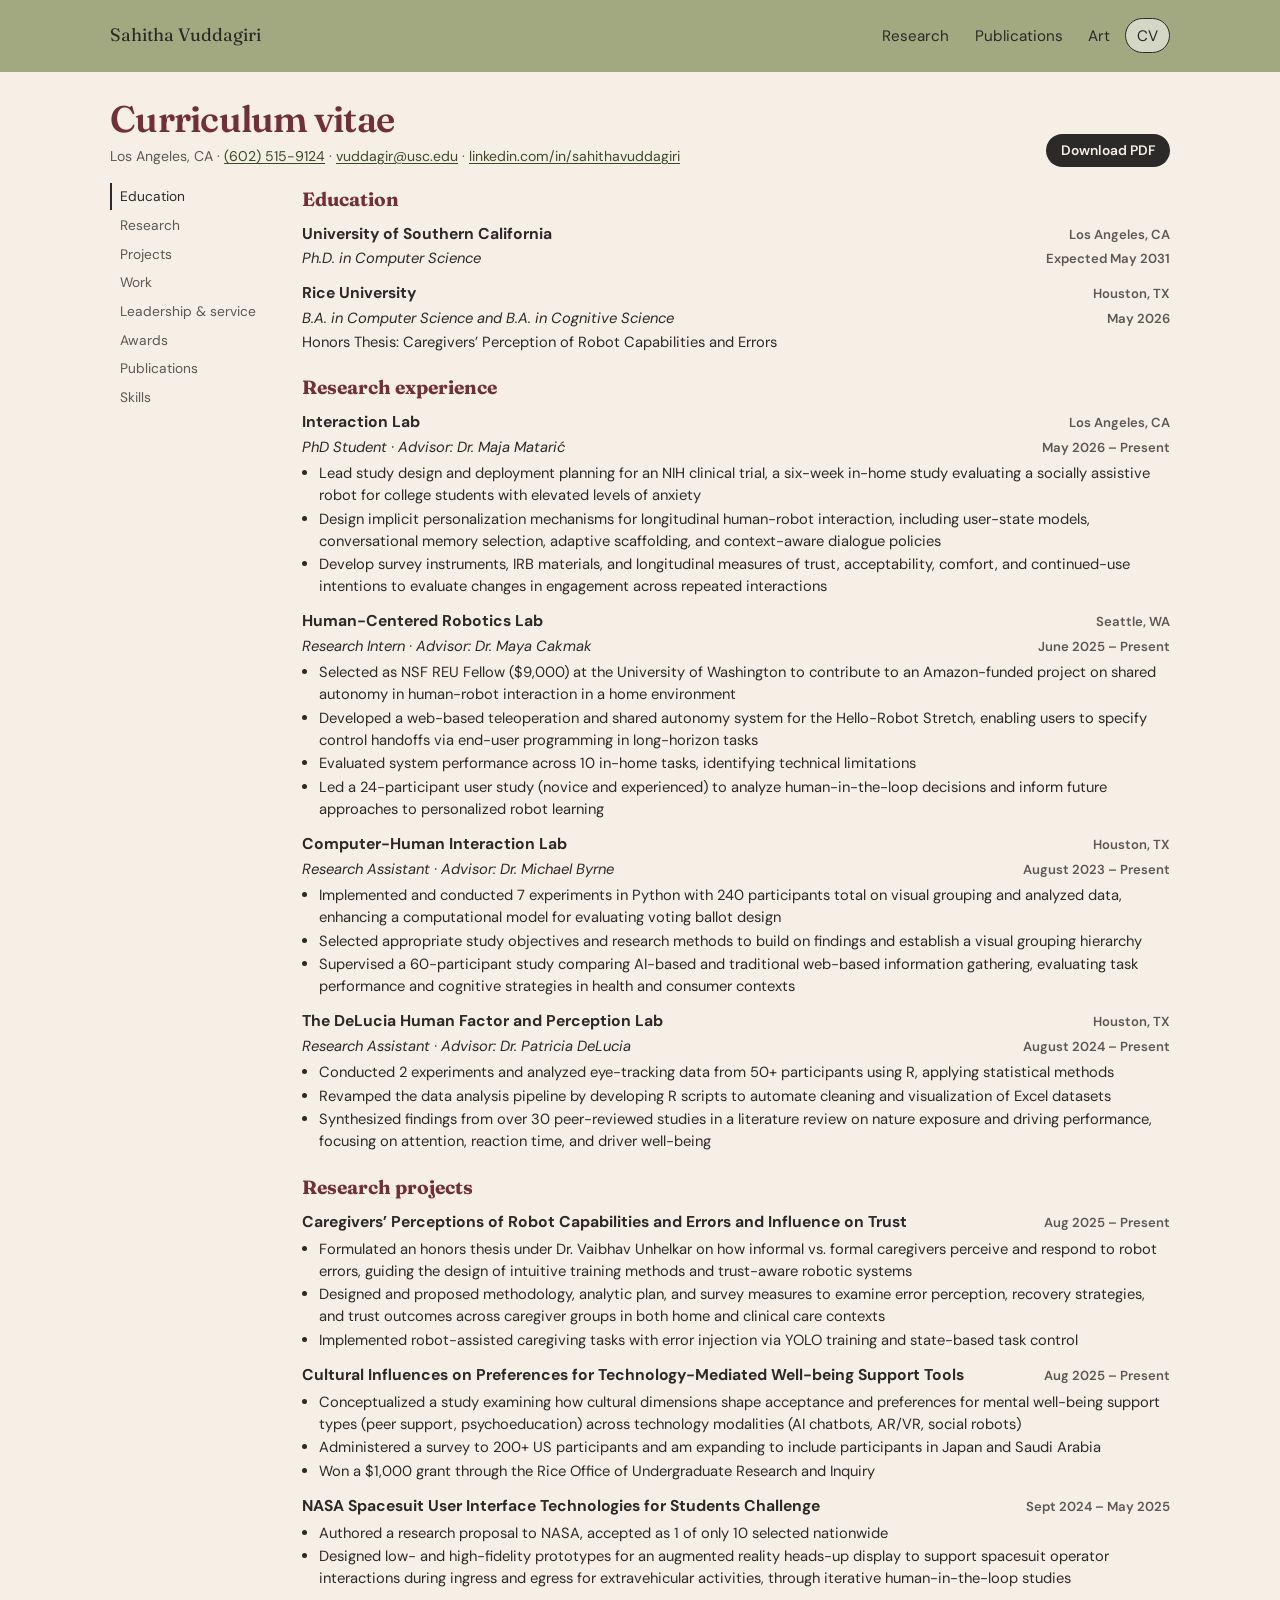
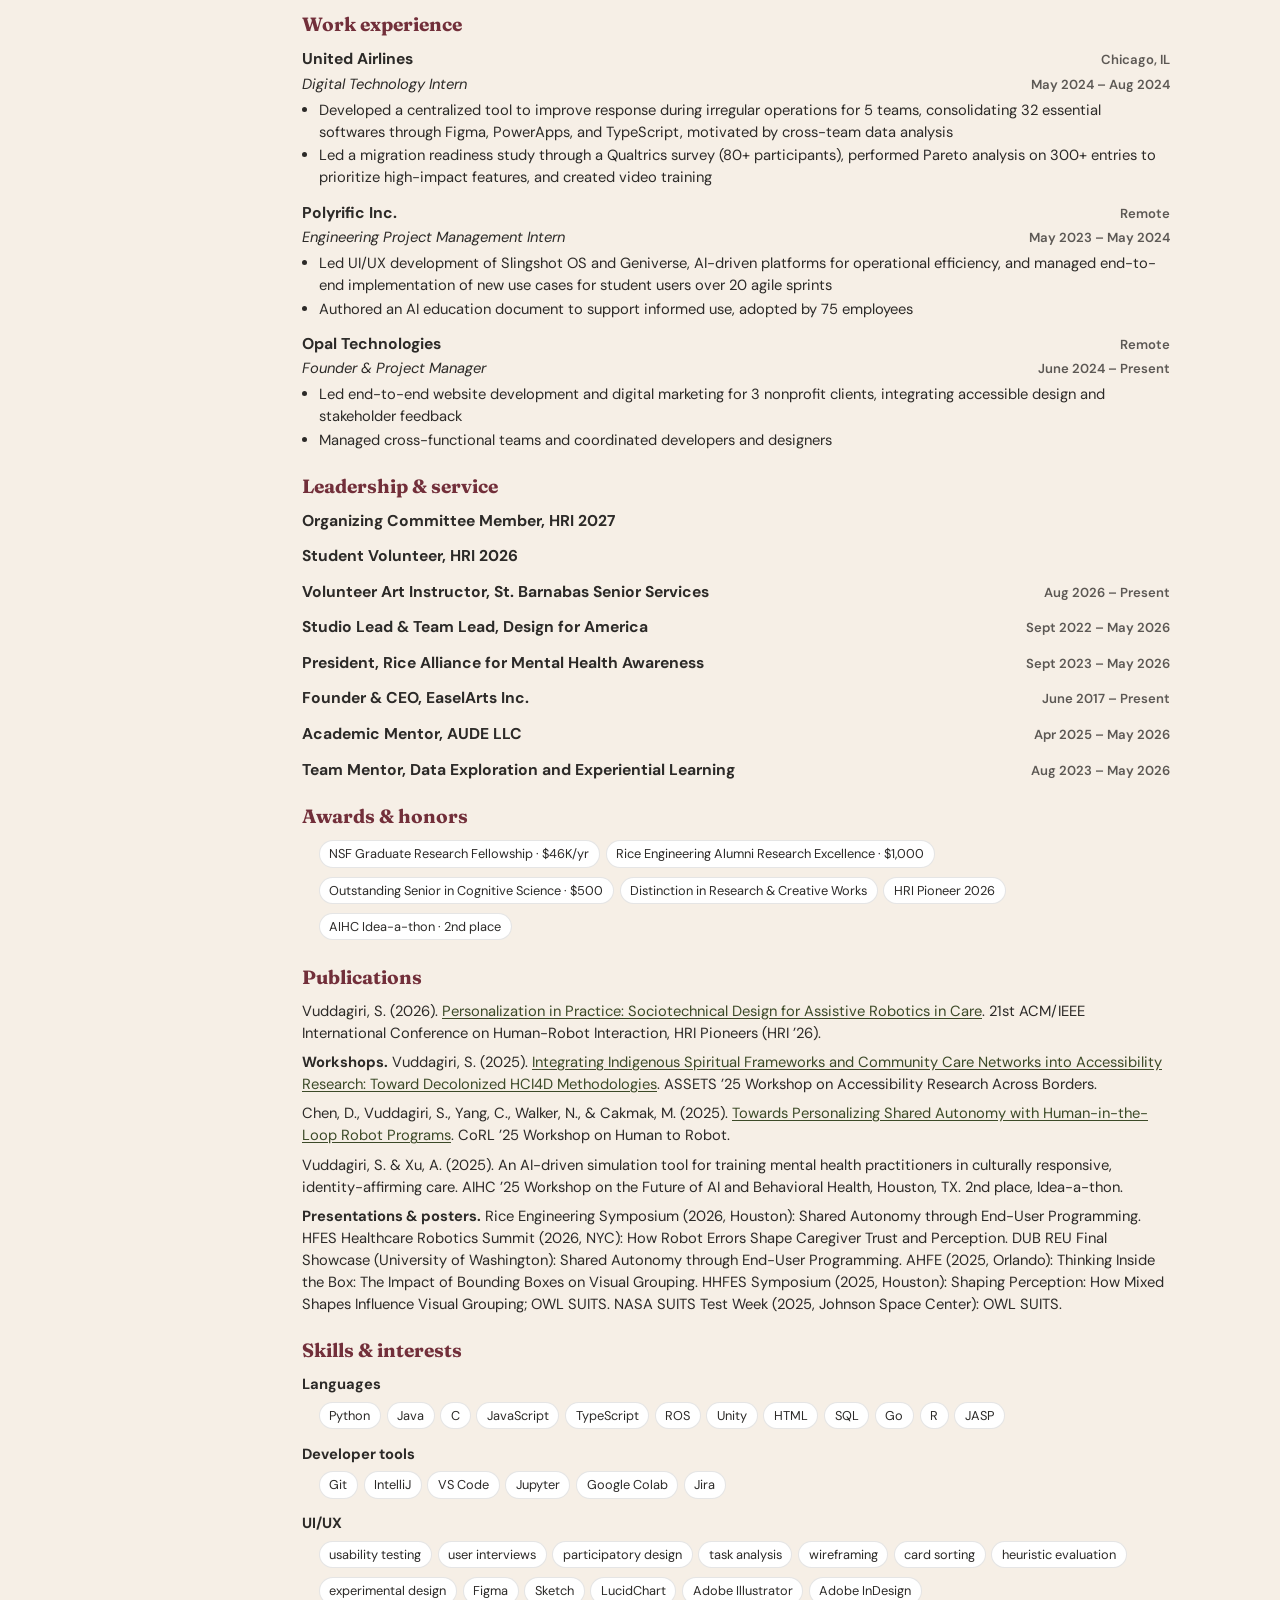
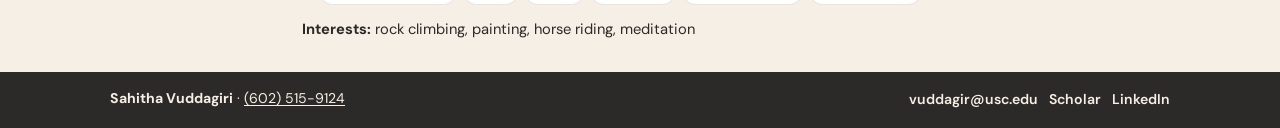
==== commit 08dcff48: "fix" ====
--- a/cv.html
+++ b/cv.html
@@ -49,7 +49,6 @@
           <a href="#work">Work</a>
           <a href="#service">Leadership &amp; service</a>
           <a href="#awards">Awards</a>
-          <a href="#mentoring">Mentoring</a>
           <a href="#pubs">Publications</a>
           <a href="#skills">Skills</a>
         </nav>
@@ -254,13 +253,6 @@
             <li><span>HRI Pioneer 2026</span></li>
             <li><span>AIHC Idea-a-thon · 2nd place</span></li>
           </ul>
-
-          <h2 id="mentoring">Mentoring</h2>
-          <article>
-            <p><strong>Master’s students:</strong> Medini Vikas Patil, Jaren Kawai, Jean-Tin (Anderson) Liew, Erica Donno</p>
-            <p><strong>Undergraduate students:</strong> Sohni Tagirisa, Eryka Yu, Christina Abraham, Magen Mozeh, Genevieve Marino</p>
-            <p><strong>High school students:</strong> Shamik Khowala, Taehoon Yoo, Debi Mesfin</p>
-          </article>
 
           <h2 id="pubs">Publications</h2>
           <div class="cv-pubs">
